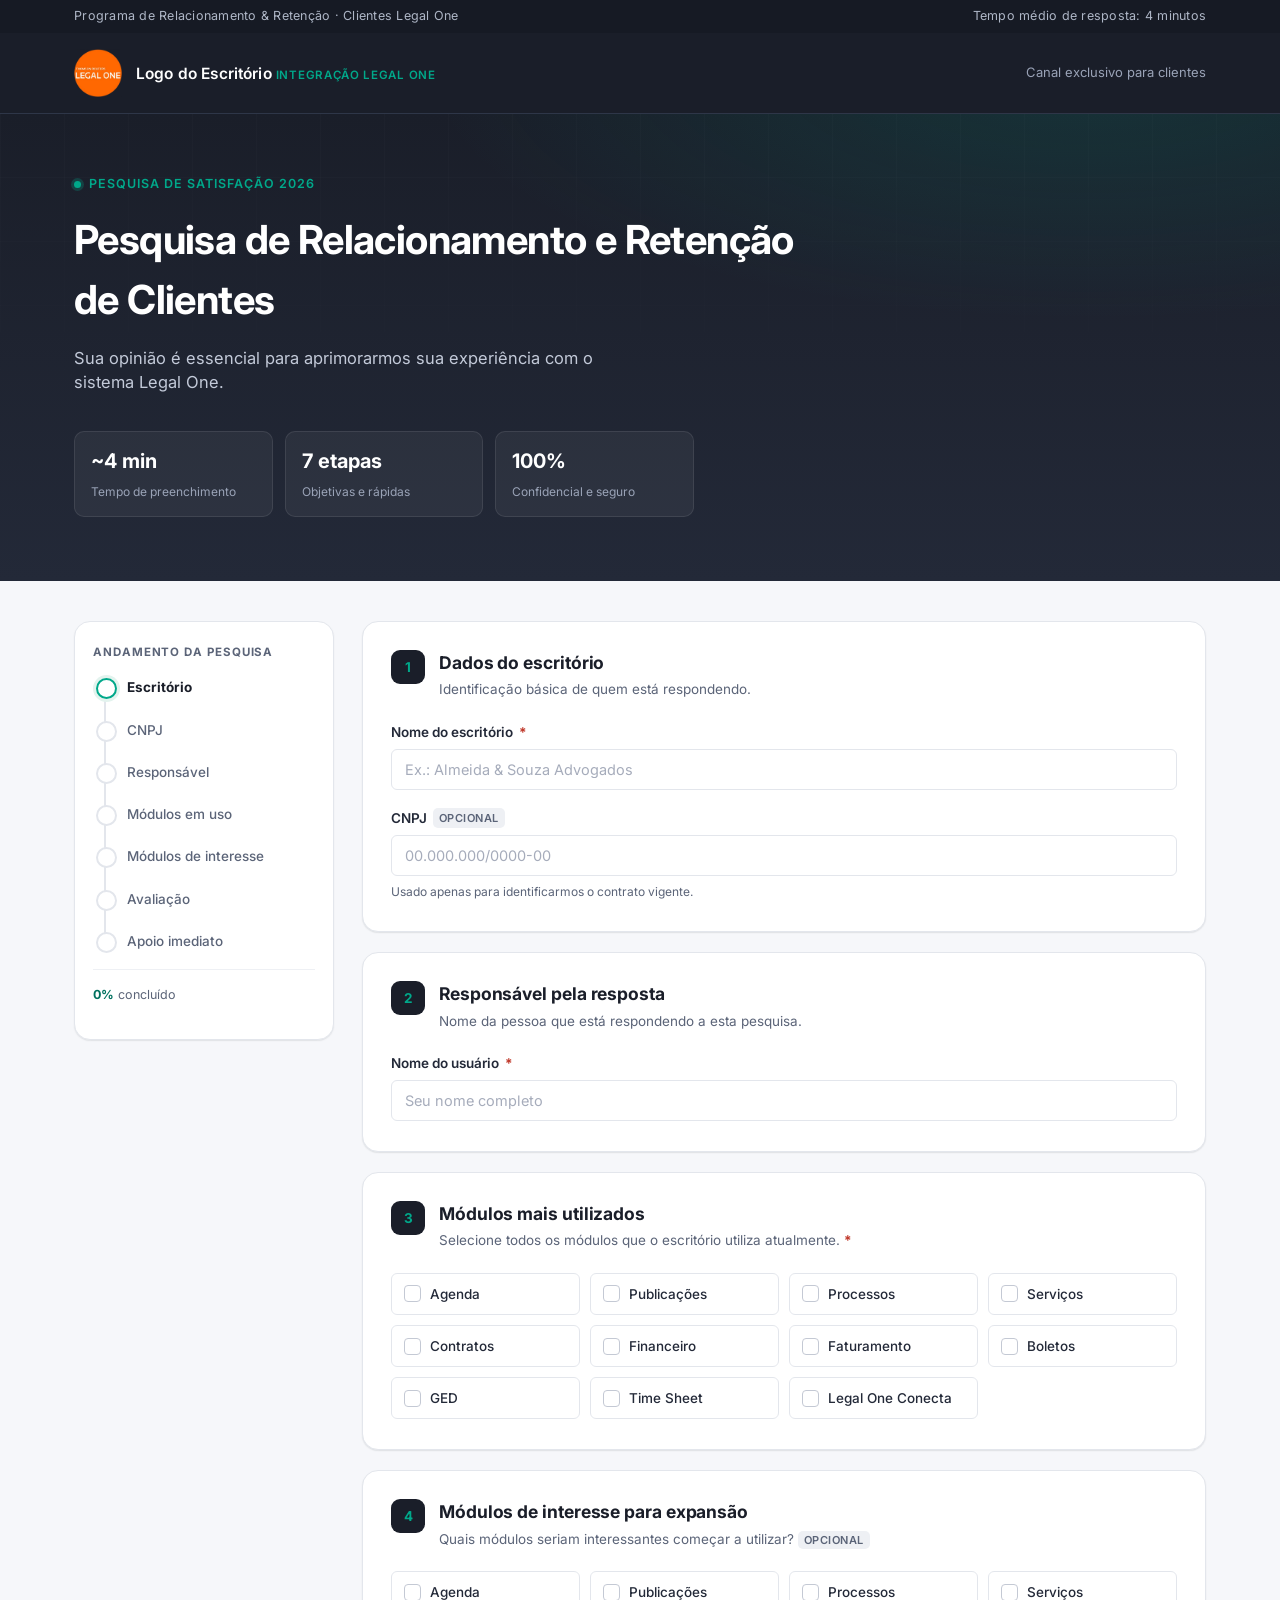
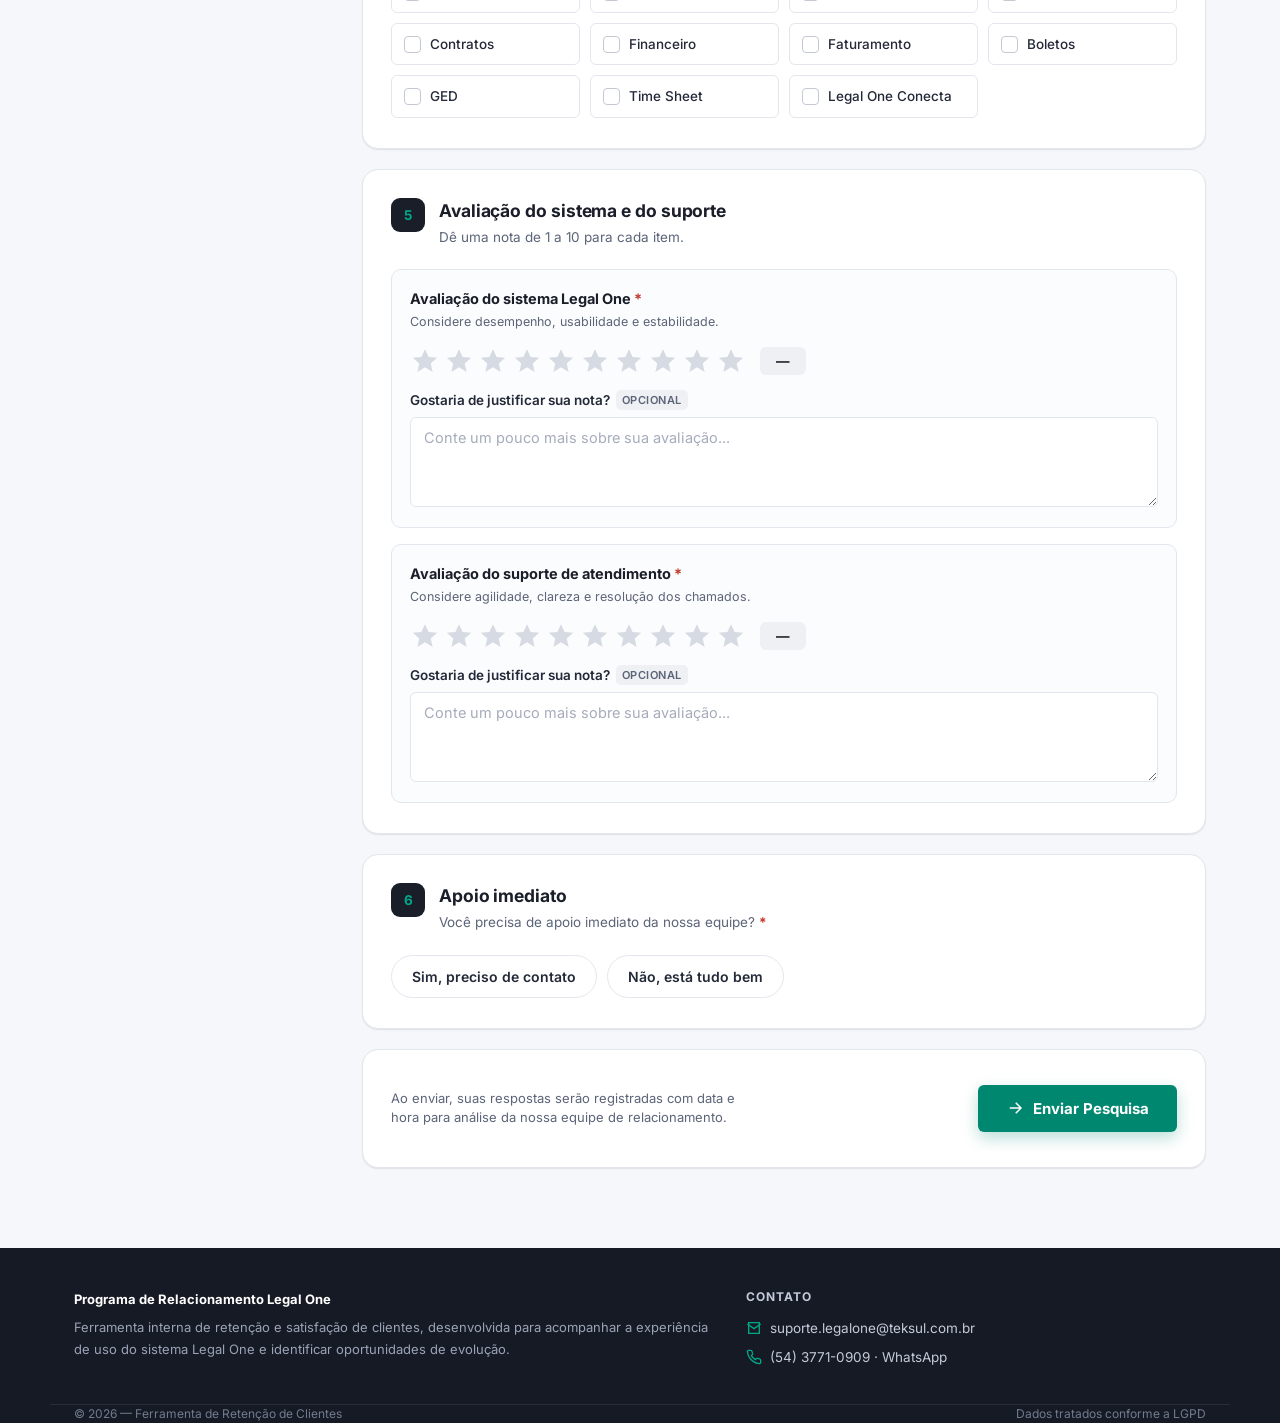
==== legalone-pesquisa/index.html @ 696a3aa7 "Add files via upload" ====
<!DOCTYPE html>
<html lang="pt-BR">
<head>
<meta charset="UTF-8">
<meta name="viewport" content="width=device-width, initial-scale=1.0">
<title>Pesquisa de Relacionamento e Retenção de Clientes | Legal One</title>
<meta name="description" content="Pesquisa de satisfação e retenção de clientes do sistema Legal One. Sua opinião nos ajuda a aprimorar sua experiência.">
<link rel="preconnect" href="https://fonts.googleapis.com">
<link rel="preconnect" href="https://fonts.gstatic.com" crossorigin>
<link href="https://fonts.googleapis.com/css2?family=Inter:wght@400;500;600;700;800&display=swap" rel="stylesheet">
<link rel="stylesheet" href="styles.css">
</head>
<body>

<a href="#survey" class="skip-link">Ir para o formulário</a>

<!-- Faixa institucional -->
<div class="top-strip">
  <div class="top-strip__inner">
    <span>Programa de Relacionamento &amp; Retenção · Clientes Legal One</span>
    <span>Tempo médio de resposta: 4 minutos</span>
  </div>
</div>

<!-- Navbar -->
<header class="navbar">
  <div class="navbar__inner">
    <div class="brand">
      <div class="brand__logo-slot" aria-hidden="true">
          <img src="Legal One.png" alt="Logo Legal One Suporte" class="brand__logo">
        </svg>
      </div>
      <div class="brand__text">
        <span class="brand__office">Logo do Escritório</span>
        <span class="brand__tag">Integração Legal One</span>
      </div>
    </div>
    <div class="navbar__meta">Canal exclusivo para clientes</div>
  </div>
</header>

<!-- Hero -->
<section class="hero">
  <div class="hero__inner">
    <div>
      <p class="hero__eyebrow">Pesquisa de satisfação 2026</p>
      <h1>Pesquisa de Relacionamento e Retenção de Clientes</h1>
      <p class="lead">Sua opinião é essencial para aprimorarmos sua experiência com o sistema Legal One.</p>
    </div>
    <div class="hero__stats">
      <div class="hero__stat">
        <strong>~4 min</strong>
        <span>Tempo de preenchimento</span>
      </div>
      <div class="hero__stat">
        <strong>7 etapas</strong>
        <span>Objetivas e rápidas</span>
      </div>
      <div class="hero__stat">
        <strong>100%</strong>
        <span>Confidencial e seguro</span>
      </div>
    </div>
  </div>
</section>

<!-- Conteúdo principal -->
<main class="page">

  <!-- Trilho de progresso lateral -->
  <aside class="rail" aria-hidden="true">
    <div class="rail__card">
      <p class="rail__title">Andamento da pesquisa</p>
      <ol class="rail__list" id="railList">
        <li class="rail__item" data-section="s1">Escritório</li>
        <li class="rail__item" data-section="s2">CNPJ</li>
        <li class="rail__item" data-section="s3">Responsável</li>
        <li class="rail__item" data-section="s4">Módulos em uso</li>
        <li class="rail__item" data-section="s5">Módulos de interesse</li>
        <li class="rail__item" data-section="s6">Avaliação</li>
        <li class="rail__item" data-section="s7">Apoio imediato</li>
      </ol>
      <p class="rail__progress-label"><strong id="progressPercent">0%</strong> concluído</p>
    </div>
  </aside>

  <!-- Formulário -->
  <form id="survey" novalidate>

    <!-- 1. Escritório -->
    <section class="section-card" id="s1">
      <div class="section-card__head">
        <span class="section-card__num">1</span>
        <div>
          <h2 class="section-card__title">Dados do escritório</h2>
          <p class="section-card__hint">Identificação básica de quem está respondendo.</p>
        </div>
      </div>

      <div class="field">
        <label class="field__label" for="officeName">Nome do escritório <span class="req-mark">*</span></label>
        <input type="text" id="officeName" name="officeName" placeholder="Ex.: Almeida &amp; Souza Advogados" required>
        <span class="field__error" id="err-officeName">⚠ Informe o nome do escritório.</span>
      </div>

      <div class="field">
        <label class="field__label" for="cnpj">CNPJ <span class="opt-mark">opcional</span></label>
        <input type="text" id="cnpj" name="cnpj" placeholder="00.000.000/0000-00" inputmode="numeric" maxlength="18">
        <span class="field__error" id="err-cnpj">⚠ Informe um CNPJ válido no formato 00.000.000/0000-00.</span>
        <span class="field__help">Usado apenas para identificarmos o contrato vigente.</span>
      </div>
    </section>

    <!-- 3. Usuário (mantemos numeração visual sequencial 1-7 nos cards, mas o campo 2 do briefing — CNPJ — está dentro do card 1) -->
    <section class="section-card" id="s3">
      <div class="section-card__head">
        <span class="section-card__num">2</span>
        <div>
          <h2 class="section-card__title">Responsável pela resposta</h2>
          <p class="section-card__hint">Nome da pessoa que está respondendo a esta pesquisa.</p>
        </div>
      </div>

      <div class="field">
        <label class="field__label" for="userName">Nome do usuário <span class="req-mark">*</span></label>
        <input type="text" id="userName" name="userName" placeholder="Seu nome completo" required>
        <span class="field__error" id="err-userName">⚠ Informe seu nome.</span>
      </div>
    </section>

    <!-- 4. Módulos mais utilizados -->
    <section class="section-card" id="s4">
      <div class="section-card__head">
        <span class="section-card__num">3</span>
        <div>
          <h2 class="section-card__title">Módulos mais utilizados</h2>
          <p class="section-card__hint">Selecione todos os módulos que o escritório utiliza atualmente. <span class="req-mark">*</span></p>
        </div>
      </div>

      <div class="check-grid" id="modulesUsedGrid" role="group" aria-labelledby="s4title"></div>
      <span class="field__error" id="err-modulesUsed" style="margin-top:12px;">⚠ Selecione ao menos um módulo utilizado.</span>
    </section>

    <!-- 5. Módulos de interesse -->
    <section class="section-card" id="s5">
      <div class="section-card__head">
        <span class="section-card__num">4</span>
        <div>
          <h2 class="section-card__title">Módulos de interesse para expansão</h2>
          <p class="section-card__hint">Quais módulos seriam interessantes começar a utilizar? <span class="opt-mark">opcional</span></p>
        </div>
      </div>

      <div class="check-grid" id="modulesInterestGrid" role="group" aria-labelledby="s5title"></div>
    </section>

    <!-- 6. Avaliação -->
    <section class="section-card" id="s6">
      <div class="section-card__head">
        <span class="section-card__num">5</span>
        <div>
          <h2 class="section-card__title">Avaliação do sistema e do suporte</h2>
          <p class="section-card__hint">Dê uma nota de 1 a 10 para cada item.</p>
        </div>
      </div>

      <div class="rating-block">
        <p class="rating-block__title">Avaliação do sistema Legal One <span class="req-mark">*</span></p>
        <p class="rating-block__sub">Considere desempenho, usabilidade e estabilidade.</p>
        <div class="stars" id="starsSystem" role="radiogroup" aria-label="Nota do sistema Legal One, de 1 a 10"></div>
        <input type="hidden" id="ratingSystem" name="ratingSystem" required>
        <span class="field__error" id="err-ratingSystem">⚠ Selecione uma nota de 1 a 10.</span>

        <div class="field">
          <label class="field__label" for="justifySystem">Gostaria de justificar sua nota? <span class="opt-mark">opcional</span></label>
          <textarea id="justifySystem" name="justifySystem" placeholder="Conte um pouco mais sobre sua avaliação..."></textarea>
        </div>
      </div>

      <div class="rating-block">
        <p class="rating-block__title">Avaliação do suporte de atendimento <span class="req-mark">*</span></p>
        <p class="rating-block__sub">Considere agilidade, clareza e resolução dos chamados.</p>
        <div class="stars" id="starsSupport" role="radiogroup" aria-label="Nota do suporte de atendimento, de 1 a 10"></div>
        <input type="hidden" id="ratingSupport" name="ratingSupport" required>
        <span class="field__error" id="err-ratingSupport">⚠ Selecione uma nota de 1 a 10.</span>

        <div class="field">
          <label class="field__label" for="justifySupport">Gostaria de justificar sua nota? <span class="opt-mark">opcional</span></label>
          <textarea id="justifySupport" name="justifySupport" placeholder="Conte um pouco mais sobre sua avaliação..."></textarea>
        </div>
      </div>
    </section>

    <!-- 7. Apoio imediato -->
    <section class="section-card" id="s7">
      <div class="section-card__head">
        <span class="section-card__num">6</span>
        <div>
          <h2 class="section-card__title">Apoio imediato</h2>
          <p class="section-card__hint">Você precisa de apoio imediato da nossa equipe? <span class="req-mark">*</span></p>
        </div>
      </div>

      <div class="radio-row" role="radiogroup" aria-label="Necessita de apoio imediato?">
        <div class="radio-pill" data-variant="yes">
          <input type="radio" id="supportYes" name="needSupport" value="sim" required>
          <label for="supportYes">Sim, preciso de contato</label>
        </div>
        <div class="radio-pill" data-variant="no">
          <input type="radio" id="supportNo" name="needSupport" value="nao">
          <label for="supportNo">Não, está tudo bem</label>
        </div>
      </div>
      <span class="field__error" id="err-needSupport">⚠ Selecione uma das opções.</span>

      <div class="contact-reveal" id="contactReveal">
        <div class="field">
          <label class="field__label" for="contactInfo">Informe seu telefone ou e-mail para contato <span class="req-mark">*</span></label>
          <input type="text" id="contactInfo" name="contactInfo" placeholder="(51) 99999-9999 ou nome@escritorio.com.br">
          <span class="field__error" id="err-contactInfo">⚠ Informe um telefone ou e-mail válido.</span>
        </div>
      </div>
    </section>

    <!-- Envio -->
    <div class="submit-bar">
      <p class="submit-bar__text">Ao enviar, suas respostas serão registradas com data e hora para análise da nossa equipe de relacionamento.</p>
      <button type="submit" class="btn btn-primary" id="submitBtn">
        <svg viewBox="0 0 24 24" fill="none" stroke="currentColor" stroke-width="2"><path d="M5 12h14M13 5l7 7-7 7"/></svg>
        Enviar Pesquisa
      </button>
    </div>

  </form>
</main>

<!-- Overlay de sucesso -->
<div class="success-overlay" id="successOverlay" role="dialog" aria-modal="true" aria-labelledby="successTitle">
  <div class="success-card">
    <div class="success-card__icon">
      <svg viewBox="0 0 24 24" fill="none" stroke="currentColor" stroke-width="2.2"><path d="M5 13l4 4L19 7"/></svg>
    </div>
    <h2 id="successTitle">Pesquisa enviada com sucesso</h2>
    <p>Agradecemos sua participação! Nossa equipe analisará suas respostas e entrará em contato caso necessário.</p>
    <button type="button" class="btn btn-primary" id="closeSuccessBtn">Concluir</button>
  </div>
</div>

<!-- Rodapé -->
<footer class="site-footer">
  <div class="site-footer__inner">
    <div class="site-footer__col">
      <p class="site-footer__brand">Programa de Relacionamento Legal One</p>
      <p>Ferramenta interna de retenção e satisfação de clientes, desenvolvida para acompanhar a experiência de uso do sistema Legal One e identificar oportunidades de evolução.</p>
    </div>
    <div class="site-footer__col">
      <h4>Contato</h4>
      <a class="site-footer__contact-line site-footer__contact-link" href="mailto:suporte.legalone@teksul.com.br">
        <svg viewBox="0 0 24 24" fill="none" stroke="currentColor" stroke-width="2"><path d="M4 4h16v16H4z"/><path d="m22 6-10 7L2 6"/></svg>
        <span>suporte.legalone@teksul.com.br</span>
      </a>
      <!-- Troque o número abaixo pelo WhatsApp real do escritório, sempre com código do país (55) + DDD, sem espaços/símbolos -->
      <a class="site-footer__contact-line site-footer__contact-link" href="https://wa.me/555437710909" target="_blank" rel="noopener">
        <svg viewBox="0 0 24 24" fill="none" stroke="currentColor" stroke-width="2"><path d="M22 16.92v3a2 2 0 0 1-2.18 2 19.79 19.79 0 0 1-8.63-3.07 19.5 19.5 0 0 1-6-6 19.79 19.79 0 0 1-3.07-8.67A2 2 0 0 1 4.11 2h3a2 2 0 0 1 2 1.72c.127.96.362 1.903.7 2.81a2 2 0 0 1-.45 2.11L8.09 9.91a16 16 0 0 0 6 6l1.27-1.27a2 2 0 0 1 2.11-.45c.907.338 1.85.573 2.81.7A2 2 0 0 1 22 16.92"/></svg>
        <span>(54) 3771-0909 · WhatsApp</span>
      </a>
    </div>
  </div>
  <div class="top-strip__inner site-footer__bottom" style="max-width:1180px;margin:0 auto;padding:0 24px;">
    <span>© 2026 — Ferramenta de Retenção de Clientes</span>
    <span>Dados tratados conforme a LGPD</span>
  </div>
</footer>

<script src="config.js"></script>
<script src="script.js"></script>
</body>
</html>
---- legalone-pesquisa/styles.css ----
/* ===========================================================
   Pesquisa de Relacionamento e Retenção de Clientes — Legal One
   Sistema de design: azul-grafite institucional + verde de ação
   =========================================================== */

:root {
  /* Paleta */
  --navy-950: #161A24;
  --navy-900: #1A1E29;
  --navy-800: #232938;
  --navy-700: #2E3648;
  --navy-100: #DDE1E9;
  --ink: #232938;
  --ink-soft: #5B6478;
  --line: #E3E6EC;
  --line-soft: #EEF0F4;
  --bg: #F6F7FA;
  --card: #FFFFFF;

  --green-700: #00715F;
  --green-600: #00876F;
  --green-500: #00A88A;
  --green-100: #E3F3EE;

  --gold-600: #B8932E;
  --gold-500: #C9A227;

  --danger: #C0392B;

  --radius-sm: 6px;
  --radius-md: 10px;
  --radius-lg: 16px;

  --shadow-sm: 0 1px 2px rgba(22, 26, 36, 0.06), 0 1px 1px rgba(22, 26, 36, 0.04);
  --shadow-md: 0 8px 24px rgba(22, 26, 36, 0.08), 0 2px 6px rgba(22, 26, 36, 0.05);
  --shadow-lg: 0 20px 48px rgba(22, 26, 36, 0.16);

  --font: "Inter", -apple-system, BlinkMacSystemFont, "Segoe UI", sans-serif;
}

* { box-sizing: border-box; }
html { scroll-behavior: smooth; }

body {
  margin: 0;
  font-family: var(--font);
  background: var(--bg);
  color: var(--ink);
  -webkit-font-smoothing: antialiased;
  line-height: 1.5;
}

img { max-width: 100%; display: block; }

a { color: var(--green-700); text-decoration: none; }

button { font-family: inherit; }

:focus-visible {
  outline: 2px solid var(--green-500);
  outline-offset: 2px;
}

.visually-hidden {
  position: absolute !important;
  width: 1px; height: 1px;
  overflow: hidden;
  clip: rect(0 0 0 0);
  white-space: nowrap;
}

/* ===================== TOPO / FAIXA INSTITUCIONAL ===================== */

.top-strip {
  background: var(--navy-950);
  color: #AEB6C6;
  font-size: 12.5px;
  letter-spacing: 0.02em;
}

.top-strip__inner {
  max-width: 1180px;
  margin: 0 auto;
  padding: 7px 24px;
  display: flex;
  justify-content: space-between;
  align-items: center;
  gap: 16px;
}

.top-strip__inner span { white-space: nowrap; }

/* ===================== NAVBAR ===================== */

.navbar {
  background: var(--navy-900);
  border-bottom: 1px solid var(--navy-700);
}

.navbar__inner {
  max-width: 1180px;
  margin: 0 auto;
  padding: 16px 24px;
  display: flex;
  align-items: center;
  justify-content: space-between;
  gap: 24px;
}

.brand {
  display: flex;
  align-items: center;
  gap: 14px;
}

.brand__logo {
    width: 48px;      /* Ajuste conforme necessário */
    height: 48px;
    object-fit: contain;
}

.brand__logo-slot {
    display: flex;
    align-items: center;
    justify-content: center;
}

.brand__office {
  color: #fff;
  font-weight: 600;
  font-size: 15.5px;
  letter-spacing: 0.01em;
}

.brand__tag {
  color: var(--green-500);
  font-size: 11.5px;
  font-weight: 600;
  letter-spacing: 0.06em;
  text-transform: uppercase;
}

.navbar__meta {
  color: #9AA3B7;
  font-size: 13px;
  text-align: right;
  display: none;
}

@media (min-width: 720px) {
  .navbar__meta { display: block; }
}

/* ===================== HERO ===================== */

.hero {
  background:
    radial-gradient(1100px 420px at 85% -10%, rgba(0,168,138,0.16), transparent 60%),
    linear-gradient(180deg, var(--navy-900) 0%, var(--navy-800) 100%);
  color: #fff;
  position: relative;
  overflow: hidden;
}

.hero::after {
  content: "";
  position: absolute;
  inset: 0;
  background-image:
    linear-gradient(90deg, rgba(255,255,255,0.035) 1px, transparent 1px),
    linear-gradient(0deg, rgba(255,255,255,0.035) 1px, transparent 1px);
  background-size: 64px 64px;
  mask-image: linear-gradient(180deg, rgba(0,0,0,0.5), transparent 70%);
  pointer-events: none;
}

.hero__inner {
  position: relative;
  max-width: 1180px;
  margin: 0 auto;
  padding: 56px 24px 64px;
  display: grid;
  gap: 36px;
}

.hero__eyebrow {
  display: inline-flex;
  align-items: center;
  gap: 8px;
  font-size: 12.5px;
  font-weight: 600;
  letter-spacing: 0.08em;
  text-transform: uppercase;
  color: var(--green-500);
  margin: 0 0 16px;
}

.hero__eyebrow::before {
  content: "";
  width: 7px; height: 7px;
  border-radius: 50%;
  background: var(--green-500);
  box-shadow: 0 0 0 3px rgba(0,168,138,0.25);
}

.hero h1 {
  font-size: clamp(28px, 4vw, 40px);
  font-weight: 700;
  letter-spacing: -0.015em;
  margin: 0 0 16px;
  max-width: 720px;
}

.hero p.lead {
  font-size: 16.5px;
  color: #C3CAD9;
  max-width: 580px;
  margin: 0;
}

.hero__stats {
  display: grid;
  grid-template-columns: repeat(3, minmax(0,1fr));
  gap: 12px;
  max-width: 620px;
}

.hero__stat {
  background: rgba(255,255,255,0.05);
  border: 1px solid rgba(255,255,255,0.09);
  border-radius: var(--radius-md);
  padding: 14px 16px;
}

.hero__stat strong {
  display: block;
  font-size: 20px;
  font-weight: 700;
  color: #fff;
  margin-bottom: 2px;
}

.hero__stat span {
  font-size: 12px;
  color: #9AA3B7;
}

/* ===================== LAYOUT PRINCIPAL DO FORM ===================== */

.page {
  max-width: 1180px;
  margin: 0 auto;
  padding: 40px 24px 80px;
  display: grid;
  grid-template-columns: 1fr;
  gap: 28px;
  align-items: start;
}

@media (min-width: 980px) {
  .page {
    grid-template-columns: 260px 1fr;
  }
}

/* ----- Trilho de progresso (assinatura visual: "andamento processual") ----- */

.rail {
  position: sticky;
  top: 24px;
  display: none;
}

@media (min-width: 980px) {
  .rail { display: block; }
}

.rail__card {
  background: var(--card);
  border: 1px solid var(--line);
  border-radius: var(--radius-lg);
  padding: 22px 18px;
  box-shadow: var(--shadow-sm);
}

.rail__title {
  font-size: 11.5px;
  font-weight: 700;
  letter-spacing: 0.08em;
  text-transform: uppercase;
  color: var(--ink-soft);
  margin: 0 0 16px;
}

.rail__list {
  list-style: none;
  margin: 0;
  padding: 0;
  position: relative;
}

.rail__list::before {
  content: "";
  position: absolute;
  left: 11px;
  top: 6px;
  bottom: 6px;
  width: 2px;
  background: var(--line);
  border-radius: 2px;
}

.rail__item {
  position: relative;
  padding: 0 0 22px 34px;
  font-size: 13.5px;
  color: var(--ink-soft);
  font-weight: 500;
  transition: color 0.2s ease;
}

.rail__item:last-child { padding-bottom: 0; }

.rail__item::before {
  content: "";
  position: absolute;
  left: 3px;
  top: 1px;
  width: 17px;
  height: 17px;
  border-radius: 50%;
  background: var(--card);
  border: 2px solid var(--line);
  transition: all 0.25s ease;
}

.rail__item.is-active {
  color: var(--navy-900);
  font-weight: 700;
}

.rail__item.is-active::before {
  border-color: var(--green-500);
  box-shadow: 0 0 0 3px var(--green-100);
}

.rail__item.is-done {
  color: var(--green-700);
}

.rail__item.is-done::before {
  background: var(--green-500);
  border-color: var(--green-500);
}

.rail__item.is-done::after {
  content: "";
  position: absolute;
  left: 3px;
  top: 1px;
  width: 17px;
  height: 17px;
  background-image: url("data:image/svg+xml,%3Csvg xmlns='http://www.w3.org/2000/svg' viewBox='0 0 24 24' fill='none' stroke='white' stroke-width='3' stroke-linecap='round' stroke-linejoin='round'%3E%3Cpath d='M5 13l4 4L19 7'/%3E%3C/svg%3E");
  background-repeat: no-repeat;
  background-position: center;
  background-size: 9px 9px;
}

.rail__progress-label {
  margin-top: 18px;
  padding-top: 16px;
  border-top: 1px solid var(--line-soft);
  font-size: 12.5px;
  color: var(--ink-soft);
}

.rail__progress-label strong { color: var(--green-700); }

/* ===================== FORM CARD ===================== */

form#survey { display: grid; gap: 20px; }

.section-card {
  background: var(--card);
  border: 1px solid var(--line);
  border-radius: var(--radius-lg);
  box-shadow: var(--shadow-sm);
  padding: 28px 28px 30px;
  scroll-margin-top: 24px;
}

@media (max-width: 560px) {
  .section-card { padding: 22px 18px 24px; }
}

.section-card__head {
  display: flex;
  align-items: flex-start;
  gap: 14px;
  margin-bottom: 22px;
}

.section-card__num {
  flex-shrink: 0;
  width: 34px;
  height: 34px;
  border-radius: 9px;
  background: var(--navy-900);
  color: var(--green-500);
  font-weight: 700;
  font-size: 13.5px;
  display: flex;
  align-items: center;
  justify-content: center;
}

.section-card__title {
  font-size: 17.5px;
  font-weight: 700;
  color: var(--navy-900);
  margin: 0 0 3px;
  letter-spacing: -0.005em;
}

.section-card__hint {
  font-size: 13.5px;
  color: var(--ink-soft);
  margin: 0;
}

.field {
  display: grid;
  gap: 7px;
  margin-bottom: 18px;
}

.field:last-child { margin-bottom: 0; }

.field label.field__label {
  font-size: 13.5px;
  font-weight: 600;
  color: var(--navy-800);
  display: flex;
  align-items: center;
  gap: 6px;
}

.req-mark { color: var(--danger); font-weight: 700; }

.opt-mark {
  font-size: 11px;
  font-weight: 600;
  color: var(--ink-soft);
  background: var(--line-soft);
  border-radius: 5px;
  padding: 2px 6px;
  text-transform: uppercase;
  letter-spacing: 0.04em;
}

input[type="text"],
input[type="tel"],
input[type="email"],
textarea,
select {
  width: 100%;
  font-family: inherit;
  font-size: 14.5px;
  color: var(--ink);
  background: #fff;
  border: 1.5px solid var(--line);
  border-radius: var(--radius-sm);
  padding: 11px 13px;
  transition: border-color 0.15s ease, box-shadow 0.15s ease;
}

input::placeholder, textarea::placeholder { color: #A6ACBB; }

input:focus, textarea:focus, select:focus {
  border-color: var(--green-500);
  box-shadow: 0 0 0 3px var(--green-100);
  outline: none;
}

input[aria-invalid="true"], textarea[aria-invalid="true"] {
  border-color: var(--danger);
}

textarea { resize: vertical; min-height: 90px; }

.field__error {
  font-size: 12.5px;
  color: var(--danger);
  font-weight: 600;
  display: none;
  align-items: center;
  gap: 5px;
}

.field__error.is-visible { display: flex; }

.field__help {
  font-size: 12px;
  color: var(--ink-soft);
}

/* ----- Checkbox grid (módulos) ----- */

.check-grid {
  display: grid;
  grid-template-columns: repeat(auto-fill, minmax(150px, 1fr));
  gap: 10px;
}

.check-tile {
  position: relative;
}

.check-tile input {
  position: absolute;
  opacity: 0;
  width: 100%;
  height: 100%;
  margin: 0;
  cursor: pointer;
}

.check-tile label {
  display: flex;
  align-items: center;
  gap: 9px;
  padding: 10px 12px;
  border: 1.5px solid var(--line);
  border-radius: var(--radius-sm);
  font-size: 13.5px;
  font-weight: 500;
  color: var(--navy-800);
  cursor: pointer;
  transition: all 0.15s ease;
  background: #fff;
}

.check-tile .box {
  width: 17px;
  height: 17px;
  border-radius: 4px;
  border: 1.5px solid #C4C9D4;
  flex-shrink: 0;
  position: relative;
  transition: all 0.15s ease;
}

.check-tile input:checked ~ label {
  border-color: var(--green-500);
  background: var(--green-100);
  color: var(--green-700);
}

.check-tile input:checked ~ label .box {
  background: var(--green-500);
  border-color: var(--green-500);
}

.check-tile input:checked ~ label .box::after {
  content: "";
  position: absolute;
  left: 4px; top: 1px;
  width: 5px; height: 9px;
  border: solid #fff;
  border-width: 0 2px 2px 0;
  transform: rotate(45deg);
}

.check-tile input:focus-visible ~ label {
  outline: 2px solid var(--green-500);
  outline-offset: 2px;
}

/* ----- Avaliação (estrelas + número) ----- */

.rating-block {
  border: 1.5px solid var(--line);
  border-radius: var(--radius-md);
  padding: 18px 18px 20px;
  background: #FBFCFD;
}

.rating-block + .rating-block { margin-top: 16px; }

.rating-block__title {
  font-size: 14.5px;
  font-weight: 700;
  color: var(--navy-900);
  margin: 0 0 3px;
}

.rating-block__sub {
  font-size: 12.5px;
  color: var(--ink-soft);
  margin: 0 0 14px;
}

.stars {
  display: flex;
  align-items: center;
  gap: 4px;
  flex-wrap: wrap;
}

.stars__star {
  width: 30px;
  height: 30px;
  cursor: pointer;
  color: #D6DAE2;
  transition: transform 0.1s ease, color 0.12s ease;
}

.stars__star:hover { transform: scale(1.12); }

.stars__star.is-filled { color: var(--gold-500); }

.stars__value {
  margin-left: 10px;
  font-size: 13.5px;
  font-weight: 700;
  color: var(--navy-900);
  background: var(--line-soft);
  border-radius: 6px;
  padding: 4px 10px;
  min-width: 46px;
  text-align: center;
}

.rating-block .field { margin-top: 14px; margin-bottom: 0; }

/* ----- Radio simples (sim/não) ----- */

.radio-row {
  display: flex;
  gap: 10px;
  flex-wrap: wrap;
}

.radio-pill { position: relative; }

.radio-pill input {
  position: absolute;
  opacity: 0;
  width: 100%;
  height: 100%;
  cursor: pointer;
}

.radio-pill label {
  display: inline-flex;
  align-items: center;
  gap: 8px;
  padding: 10px 20px;
  border: 1.5px solid var(--line);
  border-radius: 999px;
  font-size: 14px;
  font-weight: 600;
  color: var(--navy-800);
  cursor: pointer;
  transition: all 0.15s ease;
  background: #fff;
}

.radio-pill input:checked ~ label {
  background: var(--navy-900);
  border-color: var(--navy-900);
  color: #fff;
}

.radio-pill[data-variant="yes"] input:checked ~ label {
  background: var(--green-600);
  border-color: var(--green-600);
}

.radio-pill input:focus-visible ~ label {
  outline: 2px solid var(--green-500);
  outline-offset: 2px;
}

.contact-reveal {
  margin-top: 16px;
  padding: 16px;
  border-radius: var(--radius-md);
  background: var(--green-100);
  border: 1px solid #BFE6DA;
  display: none;
}

.contact-reveal.is-open { display: block; animation: revealFade 0.25s ease; }

@keyframes revealFade {
  from { opacity: 0; transform: translateY(-4px); }
  to { opacity: 1; transform: translateY(0); }
}

.contact-reveal .field__label { color: var(--green-700); }

/* ===================== SUBMIT ===================== */

.submit-bar {
  background: var(--card);
  border: 1px solid var(--line);
  border-radius: var(--radius-lg);
  box-shadow: var(--shadow-sm);
  padding: 26px 28px;
  display: flex;
  align-items: center;
  justify-content: space-between;
  gap: 20px;
  flex-wrap: wrap;
}

.submit-bar__text {
  font-size: 13px;
  color: var(--ink-soft);
  max-width: 360px;
}

.btn {
  display: inline-flex;
  align-items: center;
  justify-content: center;
  gap: 9px;
  font-size: 15px;
  font-weight: 700;
  padding: 14px 28px;
  border-radius: var(--radius-sm);
  border: none;
  cursor: pointer;
  transition: all 0.15s ease;
  white-space: nowrap;
}

.btn-primary {
  background: var(--green-600);
  color: #fff;
  box-shadow: 0 6px 16px rgba(0,135,111,0.28);
}

.btn-primary:hover { background: var(--green-700); transform: translateY(-1px); }
.btn-primary:active { transform: translateY(0); }

.btn-primary:disabled {
  background: #A9B0BE;
  box-shadow: none;
  cursor: not-allowed;
  transform: none;
}

.btn-primary svg { width: 18px; height: 18px; }

/* ===================== TOAST / CONFIRMAÇÃO ===================== */

.success-overlay {
  position: fixed;
  inset: 0;
  background: rgba(22,26,36,0.55);
  display: none;
  align-items: center;
  justify-content: center;
  padding: 20px;
  z-index: 100;
}

.success-overlay.is-open { display: flex; }

.success-card {
  background: #fff;
  border-radius: var(--radius-lg);
  max-width: 440px;
  width: 100%;
  padding: 36px 32px 32px;
  text-align: center;
  box-shadow: var(--shadow-lg);
  animation: cardPop 0.25s ease;
}

@keyframes cardPop {
  from { opacity: 0; transform: scale(0.96) translateY(6px); }
  to { opacity: 1; transform: scale(1) translateY(0); }
}

.success-card__icon {
  width: 56px;
  height: 56px;
  border-radius: 50%;
  background: var(--green-100);
  color: var(--green-600);
  display: flex;
  align-items: center;
  justify-content: center;
  margin: 0 auto 18px;
}

.success-card__icon svg { width: 28px; height: 28px; }

.success-card h2 {
  font-size: 19px;
  color: var(--navy-900);
  margin: 0 0 10px;
}

.success-card p {
  font-size: 14px;
  color: var(--ink-soft);
  margin: 0 0 24px;
  line-height: 1.6;
}

.success-card .btn-primary { width: 100%; }

/* ===================== RODAPÉ ===================== */

footer.site-footer {
  background: var(--navy-950);
  color: #9AA3B7;
}

.site-footer__inner {
  max-width: 1180px;
  margin: 0 auto;
  padding: 40px 24px 28px;
  display: grid;
  gap: 28px;
}

@media (min-width: 720px) {
  .site-footer__inner {
    grid-template-columns: 1.4fr 1fr;
  }
}

.site-footer__brand {
  color: #fff;
  font-weight: 700;
  font-size: 15px;
  margin-bottom: 8px;
}

.site-footer__col p {
  font-size: 13px;
  line-height: 1.7;
  margin: 0 0 6px;
}

.site-footer__col h4 {
  font-size: 12px;
  text-transform: uppercase;
  letter-spacing: 0.08em;
  color: #C3CAD9;
  margin: 0 0 12px;
}

.site-footer__contact-line {
  display: flex;
  align-items: center;
  gap: 8px;
  font-size: 13.5px;
  margin-bottom: 9px;
}

.site-footer__contact-line svg {
  width: 16px; height: 16px;
  flex-shrink: 0;
  color: var(--green-500);
}

.site-footer__contact-link {
  color: #C3CAD9;
  transition: color 0.15s ease;
  width: fit-content;
}

.site-footer__contact-link:hover {
  color: #fff;
}

.site-footer__contact-link:hover svg {
  color: var(--green-400, var(--green-500));
}

.site-footer__bottom {
  border-top: 1px solid rgba(255,255,255,0.08);
  margin-top: 8px;
  padding-top: 20px;
  font-size: 12px;
  color: #717C90;
  display: flex;
  justify-content: space-between;
  flex-wrap: wrap;
  gap: 10px;
}

.site-footer__bottom a { color: #9AA3B7; }

/* ===================== UTIL ===================== */

.skip-link {
  position: absolute;
  left: -999px;
  top: 0;
  background: var(--green-600);
  color: #fff;
  padding: 10px 16px;
  border-radius: 0 0 8px 0;
  z-index: 200;
}

.skip-link:focus { left: 0; }

@media (prefers-reduced-motion: reduce) {
  * { animation: none !important; transition: none !important; }
}
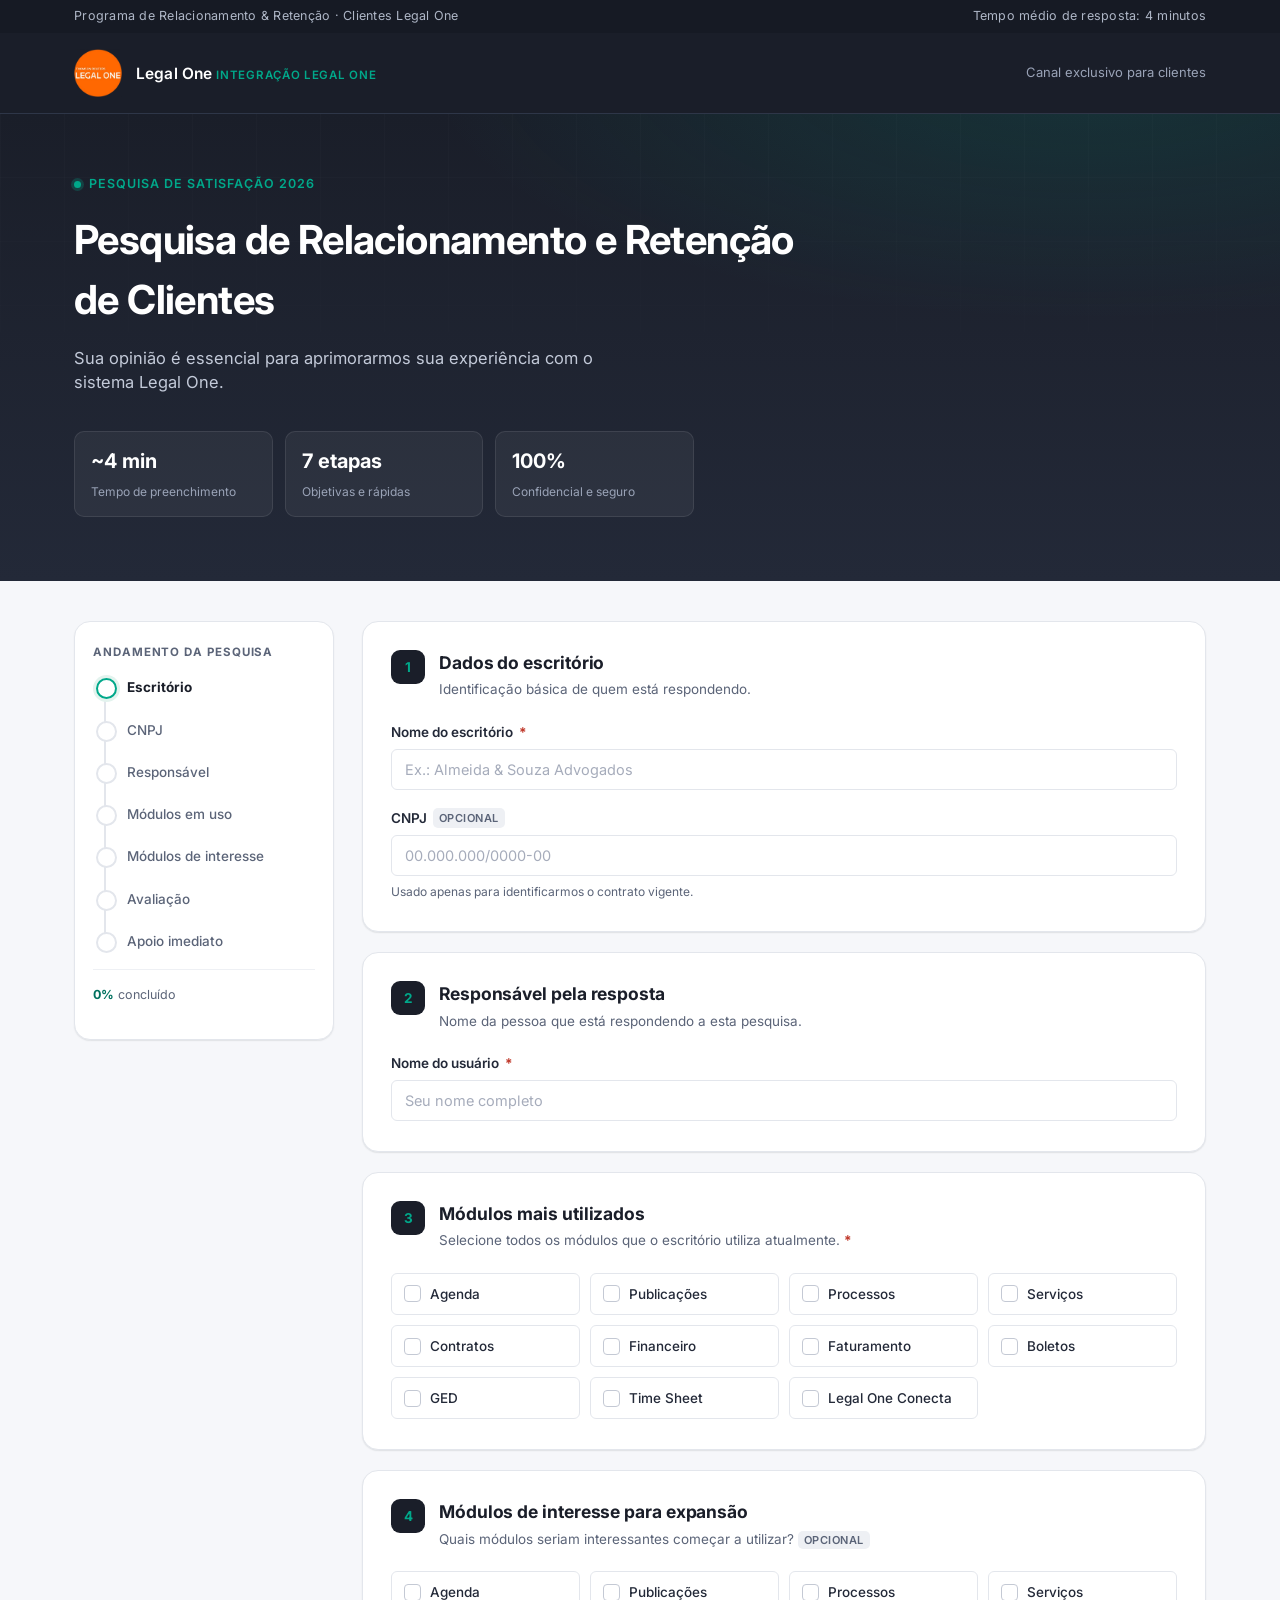
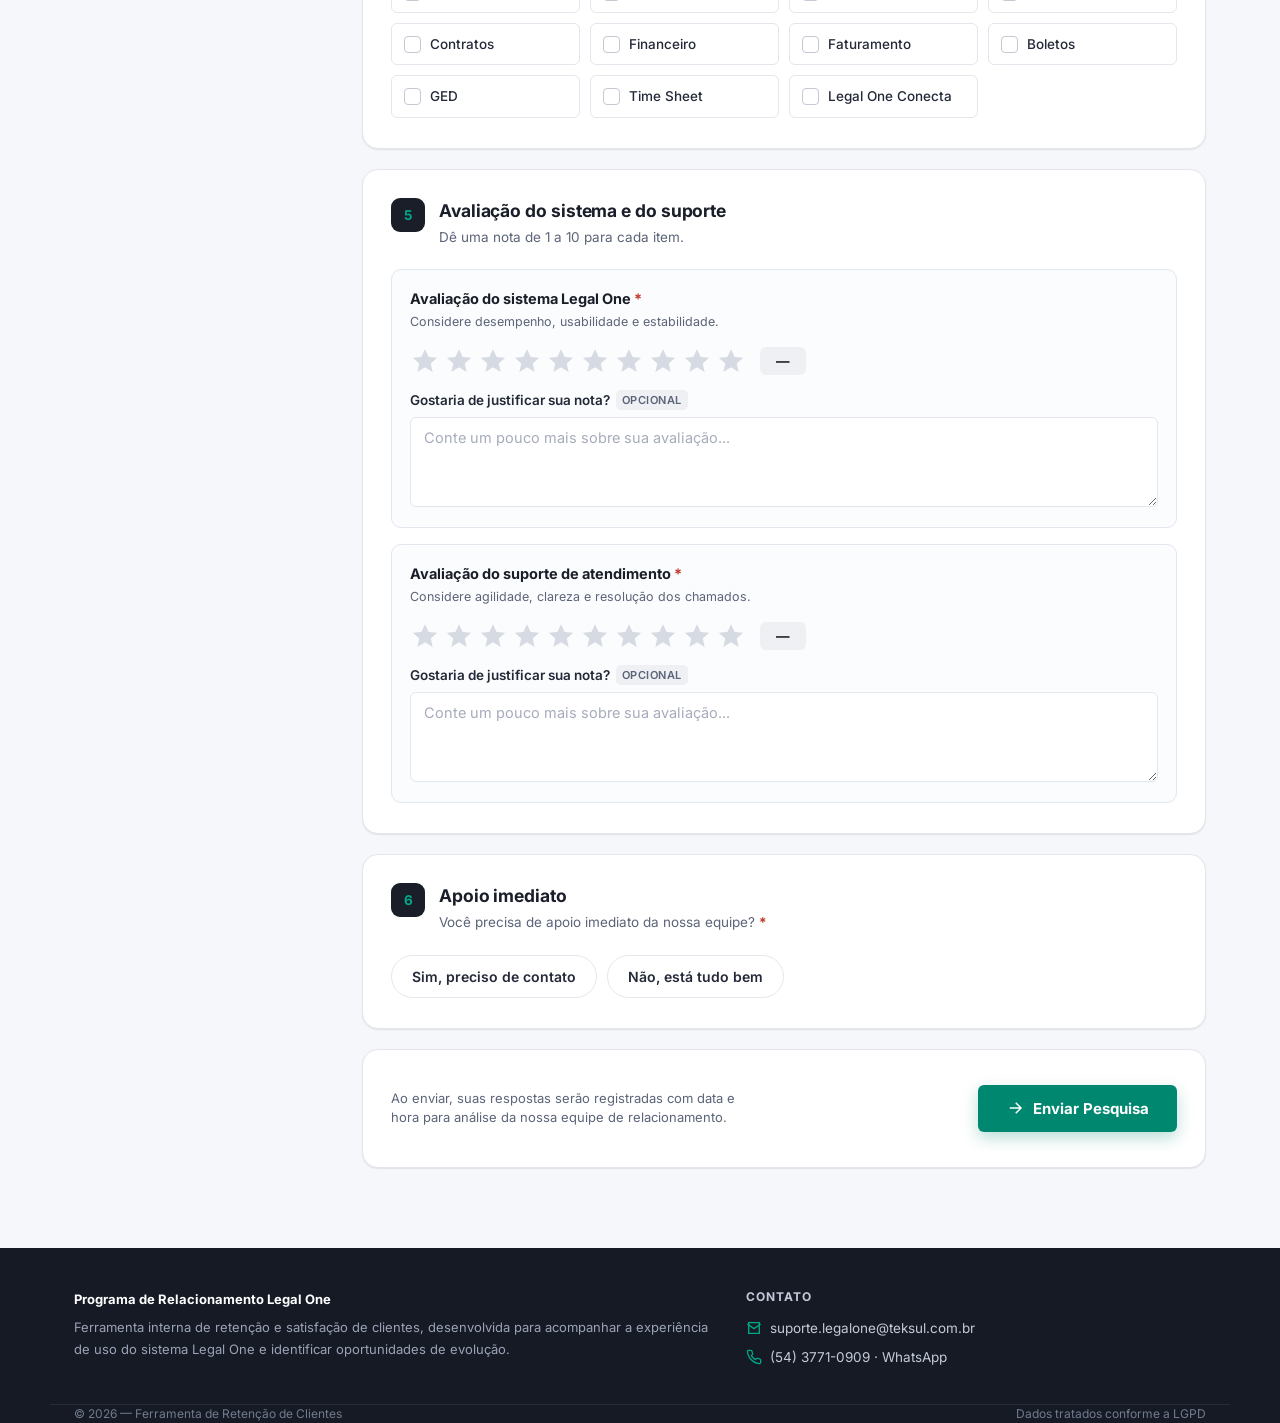
==== commit 27f2ca41: "Update index.html" ====
--- a/legalone-pesquisa/index.html
+++ b/legalone-pesquisa/index.html
@@ -31,7 +31,7 @@
         </svg>
       </div>
       <div class="brand__text">
-        <span class="brand__office">Logo do Escritório</span>
+        <span class="brand__office">Legal One</span>
         <span class="brand__tag">Integração Legal One</span>
       </div>
     </div>
